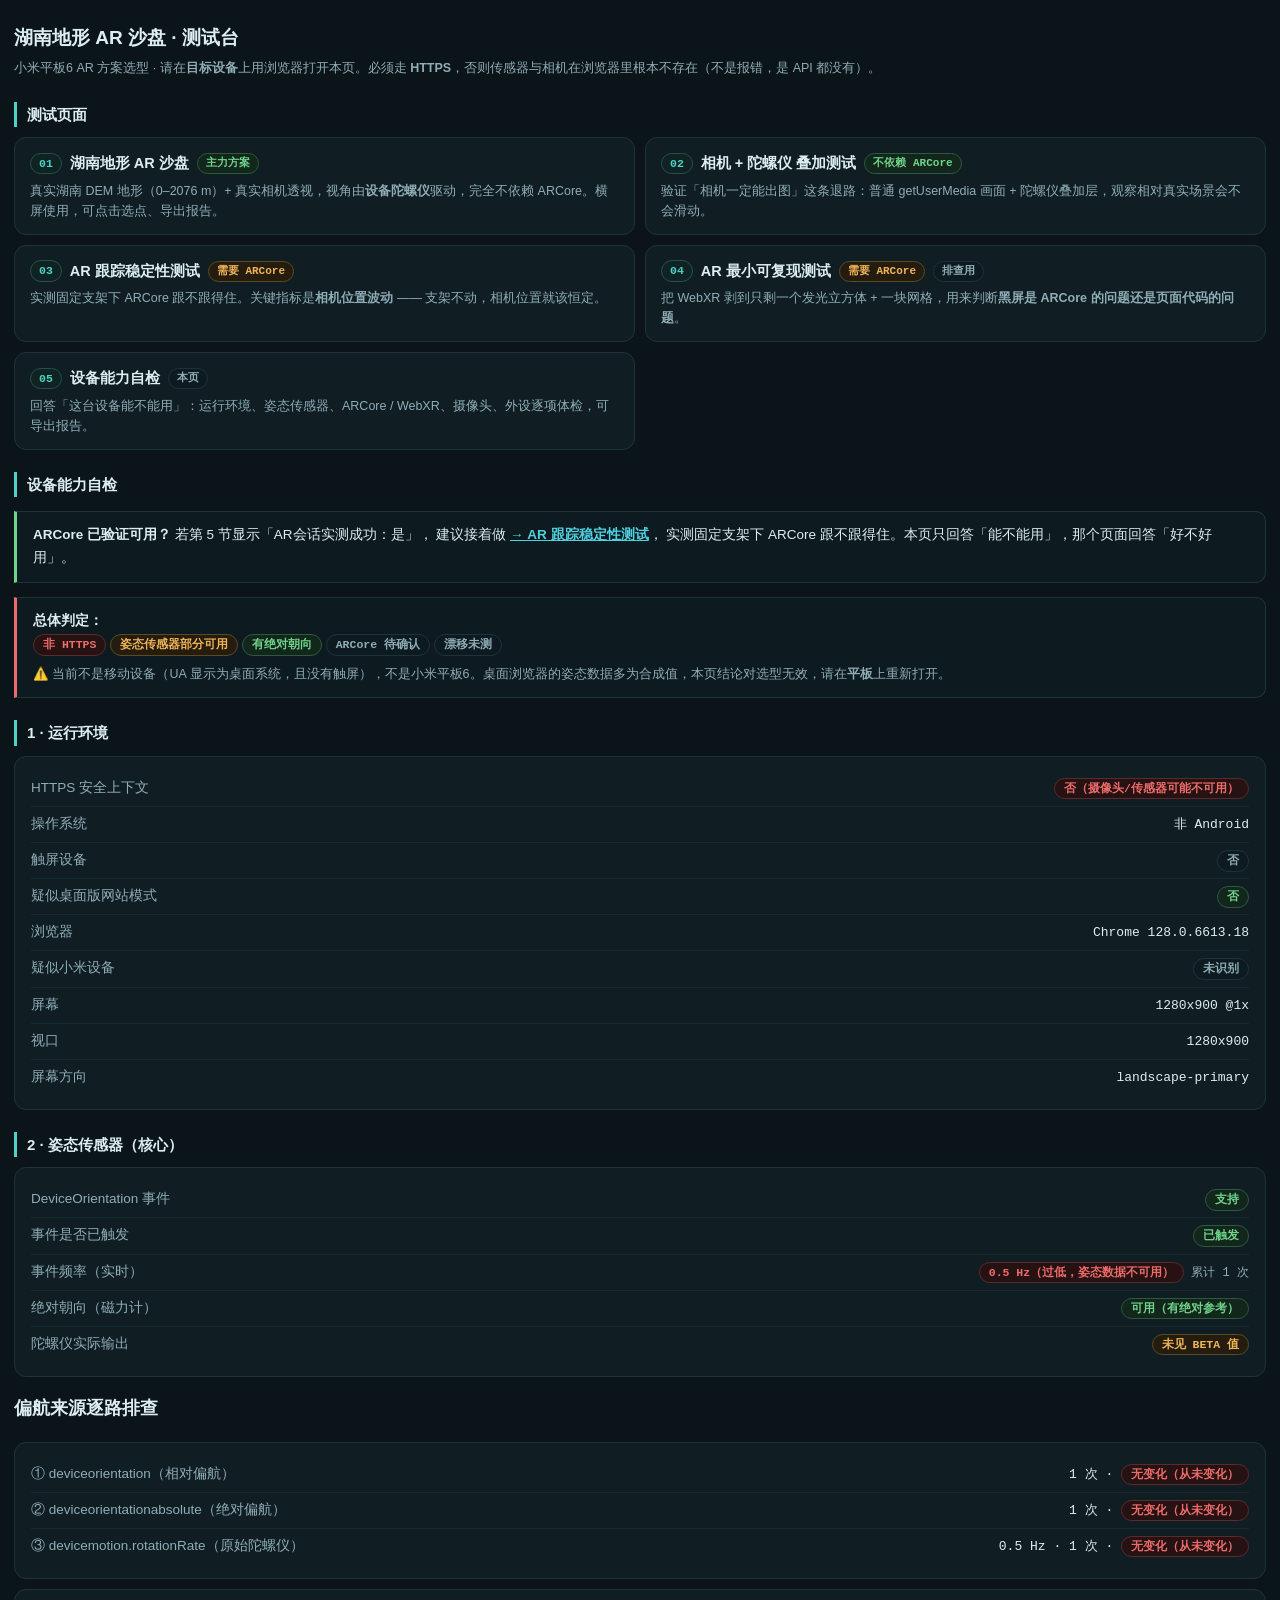
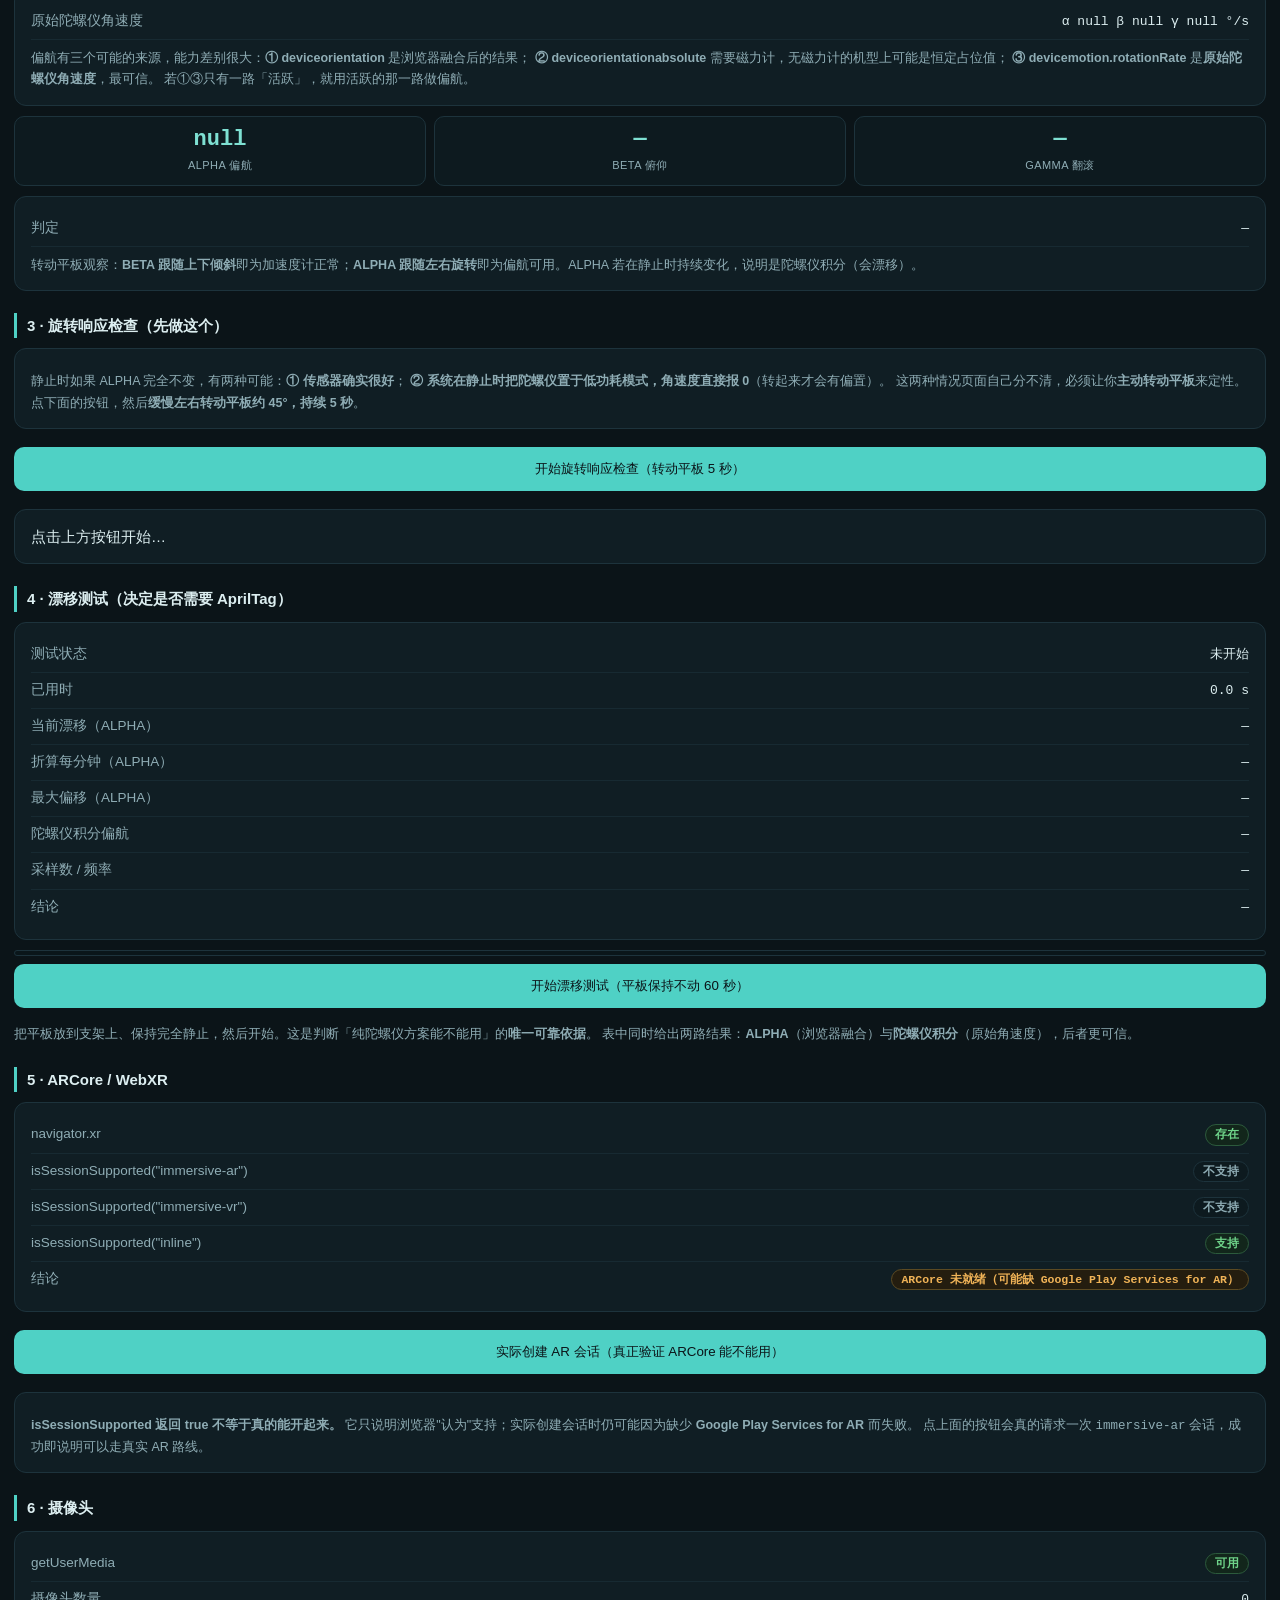
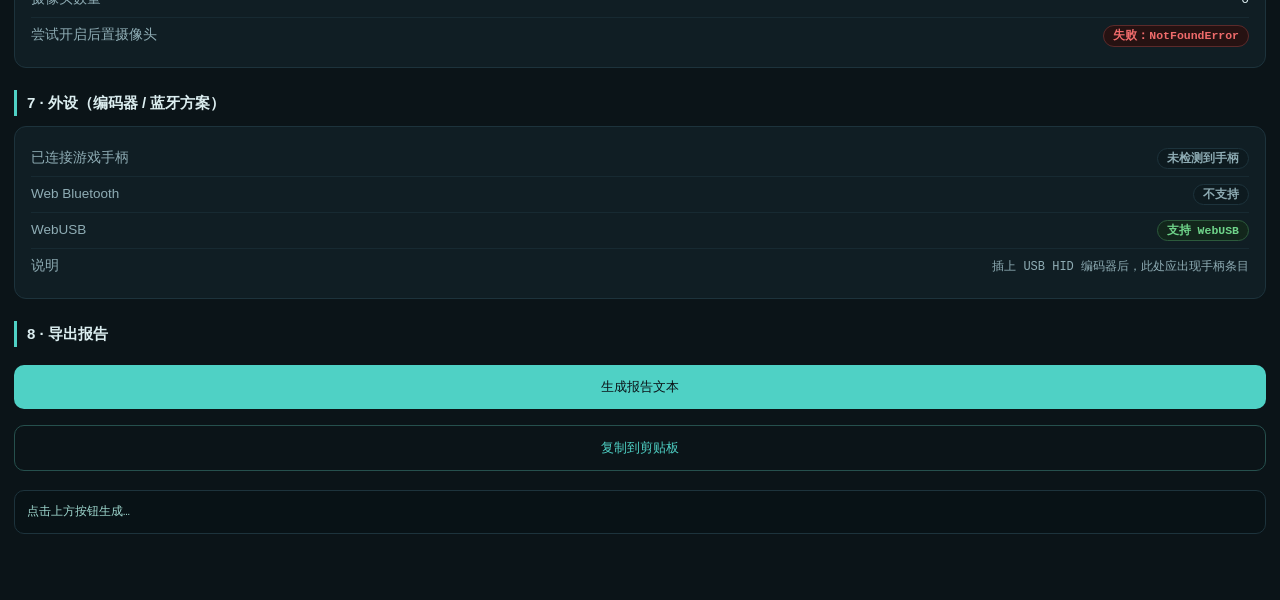
==== device-check/public/index.html @ 87c14bff "feat: complete ar sandtable exhibit, holo demo optimization, and android apk build workflow" ====
<!doctype html>
<html lang="zh-CN">
<head>
<meta charset="utf-8">
<meta name="viewport" content="width=device-width,initial-scale=1,viewport-fit=cover">
<meta name="color-scheme" content="dark">
<title>湖南地形 AR 沙盘 · 测试台</title>
<!-- 空 favicon：避免浏览器自动请求 /favicon.ico 产生 404，
     那条 404 会污染自动化回归里的「控制台零报错」判定。 -->
<link rel="icon" href="data:,">
<style>
  :root{
    --bg:#0b1418; --panel:#101e24; --panel2:#0d1a1f; --line:#1d333c;
    --ink:#dceef0; --dim:#8fadb5; --dim2:#6d8b93;
    --ok:#6fd48a; --warn:#f0b357; --bad:#ef6b6b; --info:#4fd1c5;
    --mono:ui-monospace,SFMono-Regular,Consolas,monospace;
  }
  *{box-sizing:border-box;-webkit-tap-highlight-color:transparent}
  body{margin:0;background:var(--bg);color:var(--ink);
    font:15px/1.7 -apple-system,BlinkMacSystemFont,"Segoe UI","PingFang SC","Microsoft YaHei",sans-serif;
    padding:16px 14px 60px;-webkit-text-size-adjust:100%}
  h1{font-size:19px;margin:6px 0 4px;font-weight:700}
  .sub{color:var(--dim);font-size:12.5px;margin:0 0 16px}
  h2{font-size:15px;margin:22px 0 10px;padding-left:10px;border-left:3px solid var(--info);font-weight:600}
  .card{background:var(--panel);border:1px solid var(--line);border-radius:12px;padding:14px 16px;margin:10px 0}
  .row{display:flex;justify-content:space-between;align-items:baseline;gap:10px;padding:6px 0;
    border-bottom:1px solid rgba(29,51,60,.6);font-size:13.5px}
  .row:last-child{border-bottom:none}
  .row .k{color:var(--dim);flex:0 0 auto}
  .row .v{font-family:var(--mono);font-size:13px;text-align:right;word-break:break-all}
  .badge{display:inline-block;font:600 11.5px/1 var(--mono);padding:4px 9px;border-radius:999px;border:1px solid;white-space:nowrap}
  .b-ok{color:var(--ok);border-color:#2c5a3c;background:#12261b}
  .b-warn{color:var(--warn);border-color:#5c4a22;background:#241d0f}
  .b-bad{color:var(--bad);border-color:#5c2a2a;background:#261212}
  .b-info{color:var(--info);border-color:#26504d;background:#0f2422}
  .b-idle{color:var(--dim);border-color:var(--line);background:var(--panel2)}
  .big{display:flex;gap:8px;margin:10px 0}
  .big > div{flex:1;background:var(--panel2);border:1px solid var(--line);border-radius:10px;padding:10px;text-align:center}
  .big .n{font:700 22px/1.15 var(--mono);color:#7ee0d2}
  .big .l{font-size:11px;color:var(--dim);margin-top:4px;letter-spacing:.04em}
  button{font:600 14px/1 inherit;color:#0b1418;background:var(--info);border:none;border-radius:10px;
    padding:13px 18px;width:100%;margin:8px 0;cursor:pointer}
  button.ghost{background:transparent;color:var(--info);border:1px solid #26504d}
  button:disabled{opacity:.45}
  .note{font-size:12.5px;color:var(--dim);margin:8px 0 0}
  .verdict{background:var(--panel2);border:1px solid var(--line);border-left:3px solid var(--info);
    border-radius:0 10px 10px 0;padding:12px 16px;margin:14px 0;font-size:13.5px}
  .verdict.ok{border-left-color:var(--ok)}
  .verdict.warn{border-left-color:var(--warn)}
  .verdict.bad{border-left-color:var(--bad)}
  pre{background:#081216;border:1px solid var(--line);border-radius:10px;padding:12px;overflow:auto;
    font:11.5px/1.6 var(--mono);color:#9fd8cf;max-height:320px;white-space:pre-wrap;word-break:break-all}
  .live{font-family:var(--mono);font-size:12.5px;color:#9fd8cf}
  .bar{height:6px;border-radius:3px;background:#0a161a;border:1px solid var(--line);overflow:hidden;margin-top:6px}
  .bar > i{display:block;height:100%;background:linear-gradient(90deg,#2f6d66,#4fd1c5);width:0%}

  /* ---------- 测试页面导航（本页是总入口） ---------- */
  .nav{display:grid;grid-template-columns:1fr;gap:10px;margin:0}
  @media(min-width:640px){.nav{grid-template-columns:1fr 1fr}}
  .navcard{display:block;text-decoration:none;color:inherit;background:var(--panel);
    border:1px solid var(--line);border-radius:12px;padding:13px 15px;
    transition:background .15s,border-color .15s}
  .navcard:hover,.navcard:active{background:var(--panel2);border-color:#26504d}
  .navcard .t{display:flex;align-items:center;gap:8px;flex-wrap:wrap;
    font-size:14.5px;font-weight:700;margin:0 0 5px}
  .navcard .t .n{font:700 11.5px/1 var(--mono);color:var(--info);
    border:1px solid #26504d;background:#0f2422;border-radius:999px;padding:4px 8px}
  .navcard .d{font-size:12.5px;color:var(--dim);line-height:1.6}
  .tag{font:600 11px/1 var(--mono);border-radius:999px;padding:4px 8px;border:1px solid;white-space:nowrap}
  .tag-main{color:var(--ok);border-color:#2c5a3c;background:#12261b}
  .tag-arcore{color:var(--warn);border-color:#5c4a22;background:#241d0f}
  .tag-debug{color:var(--dim);border-color:var(--line);background:var(--panel2)}
</style>
</head>
<body>

<h1>湖南地形 AR 沙盘 · 测试台</h1>
<p class="sub">小米平板6 AR 方案选型 · 请在<b>目标设备</b>上用浏览器打开本页。必须走 <b>HTTPS</b>，否则传感器与相机在浏览器里根本不存在（不是报错，是 API 都没有）。</p>

<h2>测试页面</h2>
<div class="nav">
  <a class="navcard" href="./ar-gyro-demo.html">
    <div class="t"><span class="n">01</span>湖南地形 AR 沙盘<span class="tag tag-main">主力方案</span></div>
    <div class="d">真实湖南 DEM 地形（0–2076 m）+ 真实相机透视，视角由<b>设备陀螺仪</b>驱动，完全不依赖 ARCore。横屏使用，可点击选点、导出报告。</div>
  </a>
  <a class="navcard" href="./ar-camera.html">
    <div class="t"><span class="n">02</span>相机 + 陀螺仪 叠加测试<span class="tag tag-main">不依赖 ARCore</span></div>
    <div class="d">验证「相机一定能出图」这条退路：普通 getUserMedia 画面 + 陀螺仪叠加层，观察相对真实场景会不会滑动。</div>
  </a>
  <a class="navcard" href="./ar.html">
    <div class="t"><span class="n">03</span>AR 跟踪稳定性测试<span class="tag tag-arcore">需要 ARCore</span></div>
    <div class="d">实测固定支架下 ARCore 跟不跟得住。关键指标是<b>相机位置波动</b> —— 支架不动，相机位置就该恒定。</div>
  </a>
  <a class="navcard" href="./ar-min.html">
    <div class="t"><span class="n">04</span>AR 最小可复现测试<span class="tag tag-arcore">需要 ARCore</span><span class="tag tag-debug">排查用</span></div>
    <div class="d">把 WebXR 剥到只剩一个发光立方体 + 一块网格，用来判断<b>黑屏是 ARCore 的问题还是页面代码的问题</b>。</div>
  </a>
  <a class="navcard" href="./index.html">
    <div class="t"><span class="n">05</span>设备能力自检<span class="tag tag-debug">本页</span></div>
    <div class="d">回答「这台设备能不能用」：运行环境、姿态传感器、ARCore / WebXR、摄像头、外设逐项体检，可导出报告。</div>
  </a>
</div>

<h2>设备能力自检</h2>
<div class="verdict ok" style="font-size:13.5px">
  <b>ARCore 已验证可用？</b> 若第 5 节显示「AR会话实测成功：是」，
  建议接着做 <a href="./ar.html" style="color:#4fd1e0;font-weight:700">→ AR 跟踪稳定性测试</a>，
  实测固定支架下 ARCore 跟不跟得住。本页只回答「能不能用」，那个页面回答「好不好用」。
</div>

<div id="overall" class="verdict">正在检测…</div>

<h2>1 · 运行环境</h2>
<div class="card" id="env"></div>

<h2>2 · 姿态传感器（核心）</h2>
<div class="card">
  <div class="row"><span class="k">DeviceOrientation 事件</span><span class="v" id="do-support">—</span></div>
  <div class="row"><span class="k">事件是否已触发</span><span class="v" id="do-fired">—</span></div>
  <div class="row"><span class="k">事件频率（实时）</span><span class="v" id="do-hz">—</span></div>
  <div class="row"><span class="k">绝对朝向（磁力计）</span><span class="v" id="do-absolute">—</span></div>
  <div class="row"><span class="k">陀螺仪实际输出</span><span class="v" id="gyro-real">—</span></div>
</div>

<h3>偏航来源逐路排查</h3>
<div class="card" id="src-table">—</div>
<div class="card">
  <div class="row"><span class="k">原始陀螺仪角速度</span><span class="v" id="mot-now">—</span></div>
  <div class="note">
    偏航有三个可能的来源，能力差别很大：<b>① deviceorientation</b> 是浏览器融合后的结果；
    <b>② deviceorientationabsolute</b> 需要磁力计，无磁力计的机型上可能是恒定占位值；
    <b>③ devicemotion.rotationRate</b> 是<b>原始陀螺仪角速度</b>，最可信。
    若①③只有一路「活跃」，就用活跃的那一路做偏航。
  </div>
</div>
<div class="big">
  <div><div class="n" id="v-alpha">—</div><div class="l">ALPHA 偏航</div></div>
  <div><div class="n" id="v-beta">—</div><div class="l">BETA 俯仰</div></div>
  <div><div class="n" id="v-gamma">—</div><div class="l">GAMMA 翻滚</div></div>
</div>
<div class="card">
  <div class="row"><span class="k">判定</span><span class="v" id="att-verdict">—</span></div>
  <div class="note">转动平板观察：<b>BETA 跟随上下倾斜</b>即为加速度计正常；<b>ALPHA 跟随左右旋转</b>即为偏航可用。ALPHA 若在静止时持续变化，说明是陀螺仪积分（会漂移）。</div>
</div>

<h2>3 · 旋转响应检查（先做这个）</h2>
<div class="card">
  <div class="note">
    静止时如果 ALPHA 完全不变，有两种可能：<b>① 传感器确实很好</b>；
    <b>② 系统在静止时把陀螺仪置于低功耗模式，角速度直接报 0</b>（转起来才会有偏置）。
    这两种情况页面自己分不清，必须让你<b>主动转动平板</b>来定性。
    点下面的按钮，然后<b>缓慢左右转动平板约 45°，持续 5 秒</b>。
  </div>
</div>
<button id="resp-start">开始旋转响应检查（转动平板 5 秒）</button>
<div class="card" id="resp-result">点击上方按钮开始…</div>

<h2>4 · 漂移测试（决定是否需要 AprilTag）</h2>
<div class="card">
  <div class="row"><span class="k">测试状态</span><span class="v" id="drift-state">未开始</span></div>
  <div class="row"><span class="k">已用时</span><span class="v" id="drift-time">0.0 s</span></div>
  <div class="row"><span class="k">当前漂移（ALPHA）</span><span class="v" id="drift-now">—</span></div>
  <div class="row"><span class="k">折算每分钟（ALPHA）</span><span class="v" id="drift-rate">—</span></div>
  <div class="row"><span class="k">最大偏移（ALPHA）</span><span class="v" id="drift-max">—</span></div>
  <div class="row"><span class="k">陀螺仪积分偏航</span><span class="v" id="gyro-yaw">—</span></div>
  <div class="row"><span class="k">采样数 / 频率</span><span class="v" id="drift-samples">—</span></div>
  <div class="row"><span class="k">结论</span><span class="v" id="drift-verdict">—</span></div>
</div>
<div class="bar"><i id="drift-bar"></i></div>
<button id="drift-start">开始漂移测试（平板保持不动 60 秒）</button>
<div class="note">
  把平板放到支架上、保持完全静止，然后开始。这是判断「纯陀螺仪方案能不能用」的<b>唯一可靠依据</b>。
  表中同时给出两路结果：<b>ALPHA</b>（浏览器融合）与<b>陀螺仪积分</b>（原始角速度），后者更可信。
</div>

<h2>5 · ARCore / WebXR</h2>
<div class="card" id="xr"></div>
<button id="ar-try">实际创建 AR 会话（真正验证 ARCore 能不能用）</button>
<div class="card" id="ar-result">
  <div class="note">
    <b>isSessionSupported 返回 true 不等于真的能开起来。</b>
    它只说明浏览器"认为"支持；实际创建会话时仍可能因为缺少
    <b>Google Play Services for AR</b> 而失败。
    点上面的按钮会真的请求一次 <code>immersive-ar</code> 会话，成功即说明可以走真实 AR 路线。
  </div>
</div>

<h2>6 · 摄像头</h2>
<div class="card" id="cam"></div>

<h2>7 · 外设（编码器 / 蓝牙方案）</h2>
<div class="card" id="periph"></div>

<h2>8 · 导出报告</h2>
<button id="export">生成报告文本</button>
<button class="ghost" id="copy">复制到剪贴板</button>
<pre id="report">点击上方按钮生成…</pre>

<script>
const $ = id => document.getElementById(id);
const R = {};

function badge(text, kind) {
  return '<span class="badge b-' + kind + '">' + text + '</span>';
}
function row(k, v) {
  return '<div class="row"><span class="k">' + k + '</span><span class="v">' + v + '</span></div>';
}

/* ---------- 1. 环境 ---------- */
const ua = navigator.userAgent;
R.https = location.protocol === 'https:' || location.hostname === 'localhost' || location.hostname === '127.0.0.1';
R.ua = ua;
R.screen = screen.width + 'x' + screen.height + ' @' + window.devicePixelRatio + 'x';
R.viewport = innerWidth + 'x' + innerHeight;

const isXiaomi = /xiaomi|redmi|mi pad|23043rp/i.test(ua);
const isAndroid = /android/i.test(ua);
const androidVer = (ua.match(/Android\s+([\d.]+)/i) || [])[1] || '未知';
const chromeVer = (ua.match(/Chrome\/([\d.]+)/i) || [])[1] || '未知';

/* 平板在 Chrome 里开「桌面版网站」后，UA 会变成 X11; Linux x86_64，
   但触屏、传感器、ARCore 全都还在。
   只看 UA 会把真机误判成「桌面设备」——必须结合触屏能力判断。 */
const isTouchDevice = (navigator.maxTouchPoints || 0) > 1;
const likelyDesktopSiteMode = !isAndroid && isTouchDevice;
const isMobileLike = isAndroid || isTouchDevice;

/* 很多国产浏览器会把 Chrome/xxx 写进 UA（那只是内核版本），
   内核相同不代表能力相同。必须按品牌特征串识别真实浏览器，
   否则会把「小米浏览器」误报成「Chrome」，让排查方向完全跑偏。 */
function detectBrowser(s) {
  const table = [
    [/MiuiBrowser\/([\d.]+)/i,           '小米浏览器 MIUI Browser', true],
    [/HuaweiBrowser\/([\d.]+)/i,         '华为浏览器', true],
    [/HeyTapBrowser\/([\d.]+)/i,         'OPPO 浏览器', true],
    [/VivoBrowser\/([\d.]+)/i,           'vivo 浏览器', true],
    [/Quark\/([\d.]+)/i,                 '夸克浏览器', true],
    [/UCBrowser\/([\d.]+)/i,             'UC 浏览器', true],
    [/QQBrowser\/([\d.]+)/i,             'QQ 浏览器', true],
    [/SogouMobileBrowser\/([\d.]+)/i,    '搜狗浏览器', true],
    [/baidubrowser\/([\d.]+)/i,          '百度浏览器', true],
    [/Edg(?:e|A|iOS)?\/([\d.]+)/i,       'Edge', false],
    [/Firefox\/([\d.]+)/i,               'Firefox', false],
    [/CriOS\/([\d.]+)/i,                 'Chrome (iOS)', false],
    [/Chrome\/([\d.]+)/i,                'Chrome', false],
  ];
  for (const t of table) {
    const m = s.match(t[0]);
    if (m) return { name: t[1], version: m[1] || '', domestic: t[2] };
  }
  return { name: '未知', version: '', domestic: false };
}
const browser = detectBrowser(ua);
/* 只有真正的 Chrome 才在设备能力上有保障 */
const browserOk = browser.name === 'Chrome' || browser.name === 'Edge';

$('env').innerHTML =
  row('HTTPS 安全上下文', R.https ? badge('是', 'ok') : badge('否（摄像头/传感器可能不可用）', 'bad')) +
  row('操作系统', isAndroid ? 'Android ' + androidVer : '非 Android') +
  row('触屏设备', isTouchDevice ? badge('是（' + (navigator.maxTouchPoints || 0) + ' 点）', 'ok') : badge('否', 'idle')) +
  row('疑似桌面版网站模式', likelyDesktopSiteMode
    ? badge('是 —— UA 是桌面系统但设备有触屏。传感器可用，但视口/像素比会变，建议关掉「桌面版网站」', 'warn')
    : badge('否', 'ok')) +
  row('浏览器', browser.name + (browser.version ? ' ' + browser.version : '') +
    (browserOk ? '' : ' ' + badge(browser.domestic ? '国产内核，设备能力常被裁剪' : '建议用 Chrome', 'warn'))) +
  row('疑似小米设备', isXiaomi ? badge('是', 'ok') : badge('未识别', 'idle')) +
  row('屏幕', R.screen) +
  row('视口', R.viewport) +
  row('屏幕方向', (screen.orientation && screen.orientation.type) || '未知');

/* ---------- 2. 姿态传感器 ---------- */
let lastOrient = null, absoluteSeen = false, relativeSeen = false, doFired = false;
let alphaSamples = [], betaSeen = false, gammaSeen = false;
let evTimes = [];          // 最近事件的到达时间戳，用于实时频率
let evTotal = 0;           // 累计事件数
let evAlphaNonNull = 0;    // 其中 alpha 非 null 的次数

/* 两个 deviceorientation 事件源必须分开记录。
   它们都会写 lastOrient，如果让「绝对源」覆盖「相对源」，
   在无磁力计的机型上（绝对源可能是个恒定占位值）就会把
   真正在变化的相对源盖掉 —— 表现为「ALPHA 全程不动」的假象。 */
let relOrient = null, absOrient = null;
let relTotal = 0, absTotal = 0;

/* devicemotion 提供的是原始陀螺仪角速度（deg/s），
   完全绕过浏览器的姿态融合，是最直接、最可信的偏航来源。 */
let lastMotion = null, motionSeen = false, motTotal = 0;
let motTimes = [];
let relChangedAt = 0, absChangedAt = 0, motChangedAt = 0;
let relLastVal = null, absLastVal = null;

const hasDOE = typeof DeviceOrientationEvent !== 'undefined';
const hasDME = typeof DeviceMotionEvent !== 'undefined';
$('do-support').innerHTML = hasDOE ? badge('支持', 'ok') : badge('不支持', 'bad');

/* 实时事件频率：真实设备通常 30~60 Hz；明显偏低说明浏览器没在推传感器数据 */
function currentHz() {
  const now = performance.now();
  while (evTimes.length && now - evTimes[0] > 2000) evTimes.shift();
  return evTimes.length / 2;
}
function motionHz() {
  const now = performance.now();
  while (motTimes.length && now - motTimes[0] > 2000) motTimes.shift();
  return motTimes.length / 2;
}

/* 最近一次数值变化距今多久 —— 用来判断某个通道是不是「死」的 */
function ago(ts) { return ts ? ((performance.now() - ts) / 1000).toFixed(1) + ' s 前' : '从未变化'; }
function liveBadge(ts) {
  const sec = ts ? (performance.now() - ts) / 1000 : Infinity;
  if (sec < 2) return badge('活跃', 'ok');
  if (sec < 10) return badge(ago(ts), 'warn');
  return badge('无变化（' + ago(ts) + '）', 'bad');
}

setInterval(() => {
  if (!doFired) { $('do-hz').innerHTML = badge('无事件', 'bad'); return; }
  const hz = currentHz();
  const kind = hz >= 20 ? 'ok' : (hz >= 5 ? 'warn' : 'bad');
  const tip = hz >= 20 ? '' : (hz >= 5 ? '（偏低）' : '（过低，姿态数据不可用）');
  $('do-hz').innerHTML = badge(hz.toFixed(1) + ' Hz' + tip, kind) +
    '<span style="color:#8fadb5;font-size:12px"> 累计 ' + evTotal + ' 次</span>';

  /* 三条通道各自是否活跃 —— 这是区分「哪个源是活的」的关键 */
  if ($('src-table')) {
    $('src-table').innerHTML =
      row('① deviceorientation（相对偏航）', relTotal + ' 次 · ' + liveBadge(relChangedAt)) +
      row('② deviceorientationabsolute（绝对偏航）', absTotal + ' 次 · ' + liveBadge(absChangedAt)) +
      row('③ devicemotion.rotationRate（原始陀螺仪）',
        (hasDME ? (motionHz().toFixed(1) + ' Hz · ' + motTotal + ' 次 · ' + liveBadge(motChangedAt))
                : badge('本浏览器不支持', 'bad')));
  }
  if ($('mot-now') && lastMotion && lastMotion.rotationRate) {
    const rr = lastMotion.rotationRate;
    const f = v => (v === null || v === undefined) ? 'null' : v.toFixed(2);
    $('mot-now').textContent = 'α ' + f(rr.alpha) + '  β ' + f(rr.beta) + '  γ ' + f(rr.gamma) + '  °/s';
  }
}, 500);

function onOrient(e) {          /* deviceorientation —— 相对源，作为主用源 */
  doFired = true;
  relOrient = e;
  relTotal++;
  if (e.alpha !== null && e.alpha !== undefined) {
    if (relLastVal === null || Math.abs(e.alpha - relLastVal) > 0.005) relChangedAt = performance.now();
    relLastVal = e.alpha;
  }
  if (e.absolute === true) absoluteSeen = true;
  lastOrient = e;               /* 相对源优先 */
  evTotal++;
  evTimes.push(performance.now());
  if (e.alpha !== null && e.alpha !== undefined) {
    evAlphaNonNull++;
    alphaSamples.push(e.alpha);
    if (alphaSamples.length > 240) alphaSamples.shift();
    $('v-alpha').textContent = e.alpha.toFixed(2) + '°';
    /* 漂移测试期间记录原始 ALPHA 的极值 —— 用于识别「传感器输出恒定」 */
    if (driftTimer) {
      if (e.alpha < driftAMin) driftAMin = e.alpha;
      if (e.alpha > driftAMax) driftAMax = e.alpha;
      driftN++;
    }
  } else {
    $('v-alpha').textContent = 'null';
  }
  if (e.beta !== null && e.beta !== undefined) { betaSeen = true; $('v-beta').textContent = e.beta.toFixed(2) + '°'; }
  if (e.gamma !== null && e.gamma !== undefined) { gammaSeen = true; $('v-gamma').textContent = e.gamma.toFixed(2) + '°'; }
  if (respActive) respRecord(e, null);
  updateSensorVerdict();
}
function onOrientAbs(e) {
  /* 只记录，绝不覆盖 lastOrient —— 见上面注释 */
  absoluteSeen = true;
  absOrient = e;
  absTotal++;
  if (e.alpha !== null && e.alpha !== undefined) {
    if (absLastVal === null || Math.abs(e.alpha - absLastVal) > 0.005) absChangedAt = performance.now();
    absLastVal = e.alpha;
  }
}

/* 漂移测试期间对原始陀螺仪做积分。变量在此声明，
   保证 onMotion 首次触发时它们已初始化（脚本同步跑完才会派发事件）。 */
let gyroT0 = 0, gyroLastT = 0, gyroYaw = 0, gyroN = 0, gyroRateSum = 0, gyroRatePeak = 0;

function onMotion(e) {
  motionSeen = true;
  lastMotion = e;
  motTotal++;
  motTimes.push(performance.now());
  const rr = e.rotationRate;
  if (rr && rr.alpha !== null && rr.alpha !== undefined) {
    if (Math.abs(rr.alpha) > 0.02) motChangedAt = performance.now();
    /* 漂移测试期间积分原始陀螺仪 —— 这是最可信的偏航漂移来源 */
    if (driftTimer) {
      const dt = (performance.now() - gyroT0) / 1000;
      const step = performance.now() - gyroLastT;
      gyroLastT = performance.now();
      if (step > 0 && step < 500) gyroYaw += rr.alpha * (step / 1000);
      gyroN++;
      gyroRateSum += rr.alpha;
      if (Math.abs(rr.alpha) > Math.abs(gyroRatePeak)) gyroRatePeak = rr.alpha;
      void dt;
    }
  }
  if (respActive) respRecord(null, rr);
}

function updateSensorVerdict() {
  $('do-fired').innerHTML = doFired ? badge('已触发', 'ok') : badge('未触发', 'warn');
  const compass = (lastOrient && lastOrient.webkitCompassHeading !== undefined && lastOrient.webkitCompassHeading !== null);
  if (absoluteSeen || compass) {
    $('do-absolute').innerHTML = badge('可用（有绝对参考）', 'ok');
  } else if (doFired) {
    $('do-absolute').innerHTML = badge('不可用（仅相对）', 'warn');
  } else {
    $('do-absolute').innerHTML = badge('待定', 'idle');
  }
  if (betaSeen) {
    $('gyro-real').innerHTML = badge('加速度计正常（BETA 有值）', 'ok');
  } else if (doFired) {
    $('gyro-real').innerHTML = badge('未见 BETA 值', 'warn');
  }
  let v = '—';
  if (doFired && betaSeen) v = badge('俯仰可用；偏航需看漂移测试', 'info');
  else if (!doFired) v = badge('传感器未响应', 'bad');
  $('att-verdict').innerHTML = v;
}

if (hasDOE) {
  window.addEventListener('deviceorientationabsolute', onOrientAbs, true);
  window.addEventListener('deviceorientation', onOrient, true);
}
/* devicemotion 提供原始陀螺仪角速度，是比融合后的 alpha 更可信的偏航来源 */
if (hasDME) {
  window.addEventListener('devicemotion', onMotion, true);
}
/* iOS 需要手势授权（两个事件各自独立授权） */
const needPerm = (hasDOE && typeof DeviceOrientationEvent.requestPermission === 'function')
              || (hasDME && typeof DeviceMotionEvent !== 'undefined'
                  && typeof DeviceMotionEvent.requestPermission === 'function');

async function requestSensorPermission() {
  const out = [];
  if (hasDOE && typeof DeviceOrientationEvent.requestPermission === 'function') {
    try { out.push('orientation: ' + await DeviceOrientationEvent.requestPermission()); }
    catch (e) { out.push('orientation 失败: ' + e.message); }
  }
  if (hasDME && typeof DeviceMotionEvent !== 'undefined'
      && typeof DeviceMotionEvent.requestPermission === 'function') {
    try { out.push('motion: ' + await DeviceMotionEvent.requestPermission()); }
    catch (e) { out.push('motion 失败: ' + e.message); }
  }
  return out;
}

/* ---------- 3. 漂移测试 ---------- */
let driftT0 = 0, driftA0 = null, driftTimer = null, driftMax = 0, driftNet = 0;
let driftAMin = Infinity, driftAMax = -Infinity, driftN = 0;
let driftHidden = false;   // 测试期间页面是否进过后台

/* 页面进后台时浏览器会停发传感器事件，测试必须作废 */
document.addEventListener('visibilitychange', () => {
  if (document.hidden && driftTimer) driftHidden = true;
});

function angDiff(a, b) {
  let d = a - b;
  while (d > 180) d -= 360;
  while (d < -180) d += 360;
  return d;
}

/* 判定阈值：要把贴合误差压到 5 px 内需要 0.25° 角分辨率
   （65° HFOV / 1280 px ⇒ 1° ≈ 19.7 px），所以：
   < 0.3°/min  → 一分钟内累计误差仍 < 0.3°，纯传感器可用
   0.3~2       → 需滤波 + 定期重标定
   > 2         → 偏航不可用，必须上 AprilTag 或编码器 */
function driftVerdict() {
  const hasAlpha = R.driftRate !== null && R.driftRate !== undefined;
  const hasGyro = R.gyroDriftRate !== null && R.gyroDriftRate !== undefined;
  if (!hasAlpha && !hasGyro) {
    return badge('样本不足，请完整跑满 60 秒', 'warn');
  }
  if (R.driftHidden) {
    return badge('测试期间页面进入过后台，浏览器会停发传感器事件 → 本次结果无效，请保持页面在前台重测', 'bad');
  }
  if (R.driftLowRate && R.gyroHz !== null && R.gyroHz < 5) {
    return badge('姿态与运动事件频率都低于 5 Hz，浏览器基本没在推送传感器数据 → ' +
                 '本次结果不可用，请换 Chrome 重测', 'bad');
  }

  const out = [];

  /* ---- 第①路：ALPHA（浏览器融合后的偏航） ---- */
  if (!hasAlpha) {
    out.push(badge('ALPHA：无数据', 'idle'));
  } else if (R.driftFrozen) {
    out.push(badge('ALPHA：60 秒内全程不变（范围 ' + R.driftAlphaRange + '°），这一路不可用', 'bad'));
  } else if (R.driftSuspect) {
    out.push(badge('ALPHA：最大偏移 ' + R.driftMax + '°，中途可能被移动过', 'bad'));
  } else {
    const r = Math.abs(R.driftRate);
    out.push(badge('ALPHA 漂移 ' + r.toFixed(2) + ' °/min', r < 0.3 ? 'ok' : (r < 2 ? 'warn' : 'bad')));
  }

  /* ---- 第②路：原始陀螺仪积分（更可信） ---- */
  if (!hasGyro) {
    out.push(badge('陀螺仪积分：无数据', 'idle'));
  } else if (R.gyroFlat) {
    out.push(badge('陀螺仪角速度全程≈0（峰值 ' + R.gyroRatePeak + ' °/s），静止时属正常', 'idle'));
  } else {
    const g = Math.abs(R.gyroDriftRate);
    out.push(badge('陀螺仪积分漂移 ' + g.toFixed(2) + ' °/min', g < 0.3 ? 'ok' : (g < 2 ? 'warn' : 'bad')));
  }

  /* ---- 给出该用哪一路 ---- */
  let tail = '';
  if (R.driftFrozen && hasGyro && !R.gyroFlat) {
    tail = '<div style="margin-top:6px">→ 建议：<b>改用陀螺仪积分做偏航</b>，不要依赖 ALPHA。</div>';
  } else if (R.driftFrozen) {
    tail = '<div style="margin-top:6px">→ ALPHA 在静止时不变，这本身<b>可能正常</b>' +
           '（系统在静止时把陀螺仪置于低功耗模式，角速度直接报 0）。' +
           '请先做<b>第 3 节旋转响应检查</b>：转动平板时若 ALPHA 有响应，说明传感器没问题，' +
           '这次零漂移是可信的；若毫无响应，才说明该浏览器没提供真实偏航数据。</div>';
  }
  return out.join(' ') + tail;
}

function startDrift() {
  const alphaOk = lastOrient && lastOrient.alpha !== null && lastOrient.alpha !== undefined;
  const gyroOk = motionSeen;
  if (!alphaOk && !gyroOk) {
    $('drift-state').textContent = '无法开始：既没有 ALPHA，也没有原始陀螺仪数据（浏览器没在推传感器事件）';
    return;
  }
  /* 频率过低时先拦下来，别浪费 60 秒跑一个注定无用的测试 */
  const hz = currentHz();
  if (hz < 1 && motionHz() < 1) {
    $('drift-state').textContent = '无法开始：姿态与运动事件频率都接近 0，传感器没有在推数据。请换用 Chrome 打开本页。';
    return;
  }
  driftT0 = performance.now();
  driftA0 = alphaOk ? lastOrient.alpha : null;
  driftMax = 0;
  driftNet = 0;
  driftAMin = Infinity;
  driftAMax = -Infinity;
  driftN = 0;
  driftHidden = false;
  /* 原始陀螺仪积分状态 */
  gyroT0 = performance.now();
  gyroLastT = gyroT0;
  gyroYaw = 0;
  gyroN = 0;
  gyroRateSum = 0;
  gyroRatePeak = 0;
  R.driftRate = null;
  R.driftMax = undefined;
  R.driftSuspect = undefined;
  R.driftFrozen = undefined;
  R.driftLowRate = undefined;
  R.driftHidden = undefined;
  R.gyroDriftRate = null;
  $('drift-start').textContent = '停止测试';
  $('drift-state').textContent = '进行中…';
  $('drift-verdict').innerHTML = '—';
  driftTimer = setInterval(() => {
    const t = (performance.now() - driftT0) / 1000;
    /* 采样数/频率先于数据判断，便于一眼看出浏览器有没有在推数据 */
    const hzNow = t > 0 ? driftN / t : 0;
    const gHz = t > 0 ? gyroN / t : 0;
    $('drift-samples').innerHTML = driftN + ' 次 · ' + hzNow.toFixed(1) + ' Hz' +
      (hzNow < 5 ? ' ' + badge('过低', 'bad') : (hzNow < 20 ? ' ' + badge('偏低', 'warn') : '')) +
      '<br><span style="color:#8fadb5;font-size:12px">陀螺仪 ' + gyroN + ' 次 · ' +
      gHz.toFixed(1) + ' Hz</span>';
    /* 陀螺仪积分结果实时显示 */
    $('gyro-yaw').textContent = gyroN
      ? gyroYaw.toFixed(2) + '°  (' + (t > 2 ? (gyroYaw / t * 60).toFixed(2) : '—') + ' °/min)'
      : '无数据';
    if (!alphaOk) { if (t >= 60) stopDrift(true); return; }
    if (!lastOrient || lastOrient.alpha === null) return;
    const d = angDiff(lastOrient.alpha, driftA0);
    driftNet = d;
    driftMax = Math.max(driftMax, Math.abs(d));
    $('drift-time').textContent = t.toFixed(1) + ' s';
    $('drift-now').textContent = d.toFixed(2) + '°';
    $('drift-max').textContent = driftMax.toFixed(2) + '°';
    $('drift-rate').textContent = t > 2 ? (d / t * 60).toFixed(2) + ' °/min' : '—';
    $('drift-bar').style.width = Math.min(100, t / 60 * 100) + '%';
    if (t >= 60) stopDrift(true);
  }, 100);
}

function stopDrift(done) {
  if (!driftTimer) return;
  clearInterval(driftTimer);
  driftTimer = null;
  const t = (performance.now() - driftT0) / 1000;
  $('drift-start').textContent = '重新测试';
  $('drift-state').textContent = done ? '已完成（60 秒）' : '已提前停止（仅 ' + t.toFixed(1) + ' 秒）';
  R.driftSeconds = Number(t.toFixed(1));
  R.driftNet = Number(driftNet.toFixed(2));
  R.driftMax = Number(driftMax.toFixed(2));
  R.driftRate = t > 2 ? Number((driftNet / t * 60).toFixed(3)) : null;
  /* 原始 ALPHA 在整个测试中的变化范围。真实 MEMS 陀螺仪必然有 LSB 噪声，
     范围恒为 0 说明 ALPHA 这一路读数没有在变 —— 但注意这不等于「传感器是假的」，
     静止时系统可能把陀螺仪置于低功耗模式，速率直接报 0。必须配合「旋转响应检查」定性。 */
  R.driftAlphaRange = driftN === 0 ? null
    : Number((driftAMax - driftAMin).toFixed(4));
  R.driftSamples = driftN;
  /* 测试期间实际的事件频率。真实设备 30~60 Hz；若只有个位数，
     说明浏览器根本没在推送传感器数据，测出来的「零漂移」毫无意义。 */
  R.driftHz = t > 0 ? Number((driftN / t).toFixed(2)) : null;
  R.driftLowRate = R.driftHz !== null && R.driftHz < 5;
  R.driftHidden = driftHidden;
  R.driftFrozen = driftN > 0 && R.driftAlphaRange < 0.01;
  /* 静止时若出现大偏移，多半是中途碰过平板 —— 结果不可信 */
  R.driftSuspect = driftMax > 5;

  /* ---- 原始陀螺仪积分结果（比融合后的 alpha 更可信） ---- */
  R.gyroSamples = gyroN;
  R.gyroHz = t > 0 ? Number((gyroN / t).toFixed(2)) : null;
  R.gyroDriftRate = gyroN > 0 && t > 2 ? Number((gyroYaw / t * 60).toFixed(3)) : null;
  R.gyroYaw = gyroN > 0 ? Number(gyroYaw.toFixed(3)) : null;
  R.gyroRateMean = gyroN > 0 ? Number((gyroRateSum / gyroN).toFixed(4)) : null;
  R.gyroRatePeak = Number(gyroRatePeak.toFixed(4));
  /* 整段测试里角速度最大值仍接近 0 —— 静止时应如此，
     但也可能是陀螺仪根本没输出，靠「旋转响应检查」区分 */
  R.gyroFlat = gyroN > 0 && Math.abs(gyroRatePeak) < 0.05;

  R.driftDone = !!done;
  $('drift-verdict').innerHTML = driftVerdict();
  updateOverall();
}

/* ---------- 3b. 旋转响应检查 ----------
   静止时「零漂移」有两种成因，必须区分：
     ① 传感器确实很好（真零漂移）
     ② 系统在静止时把陀螺仪置于低功耗模式，角速度直接报 0（假零漂移，一转起来就有偏置）
   让用户主动左右转动平板，看哪个通道有响应即可定性。 */
let respActive = false, respT0 = 0, respTimer = null;
let respAlphaMin = Infinity, respAlphaMax = -Infinity;
let respBetaMin = Infinity, respBetaMax = -Infinity;
let respRateMin = Infinity, respRateMax = -Infinity;
let respN = 0;

function respRecord(e, rr) {
  respN++;
  if (e) {
    if (e.alpha !== null && e.alpha !== undefined) {
      if (e.alpha < respAlphaMin) respAlphaMin = e.alpha;
      if (e.alpha > respAlphaMax) respAlphaMax = e.alpha;
    }
    if (e.beta !== null && e.beta !== undefined) {
      if (e.beta < respBetaMin) respBetaMin = e.beta;
      if (e.beta > respBetaMax) respBetaMax = e.beta;
    }
  }
  if (rr && rr.alpha !== null && rr.alpha !== undefined) {
    if (rr.alpha < respRateMin) respRateMin = rr.alpha;
    if (rr.alpha > respRateMax) respRateMax = rr.alpha;
  }
}

function startRespCheck() {
  respActive = true;
  respT0 = performance.now();
  respAlphaMin = Infinity; respAlphaMax = -Infinity;
  respBetaMin = Infinity; respBetaMax = -Infinity;
  respRateMin = Infinity; respRateMax = -Infinity;
  respN = 0;
  $('resp-start').textContent = '正在检测…（请左右转动平板）';
  $('resp-start').disabled = true;
  $('resp-result').innerHTML = '请缓慢左右转动平板，幅度约 45°，持续 5 秒…';
  respTimer = setInterval(() => {
    const t = (performance.now() - respT0) / 1000;
    $('resp-result').innerHTML = '检测中… ' + t.toFixed(1) + ' s / 5 s（样本 ' + respN + '）';
    if (t >= 5) stopRespCheck();
  }, 200);
}

function stopRespCheck() {
  if (!respTimer) return;
  clearInterval(respTimer);
  respTimer = null;
  respActive = false;
  $('resp-start').disabled = false;
  $('resp-start').textContent = '重新做旋转响应检查';

  const aRange = respAlphaMax > respAlphaMin ? Number((respAlphaMax - respAlphaMin).toFixed(3)) : 0;
  const bRange = respBetaMax > respBetaMin ? Number((respBetaMax - respBetaMin).toFixed(3)) : 0;
  const rRange = respRateMax > respRateMin ? Number((respRateMax - respRateMin).toFixed(3)) : 0;
  const rPeak = Number(Math.max(Math.abs(respRateMin === Infinity ? 0 : respRateMin),
                                Math.abs(respRateMax === -Infinity ? 0 : respRateMax)).toFixed(3));

  R.respAlphaRange = aRange;
  R.respBetaRange = bRange;
  R.respRatePeak = rPeak;
  R.respSamples = respN;
  R.respAlphaResponsive = aRange > 1;
  R.respGyroResponsive = rPeak > 5;

  let html = '';
  html += row('样本数', String(respN));
  html += row('ALPHA 变化范围', aRange + '°  ' +
    (R.respAlphaResponsive ? badge('有响应', 'ok') : badge('无响应', 'bad')));
  html += row('BETA 变化范围', bRange + '°  ' +
    (bRange > 1 ? badge('有响应', 'ok') : badge('无响应', 'bad')));
  html += row('陀螺仪角速度峰值', rPeak + ' °/s  ' +
    (R.respGyroResponsive ? badge('有响应', 'ok') : badge('无响应', 'bad')));

  if (R.respAlphaResponsive && R.respGyroResponsive) {
    html += row('结论', badge('传感器正常。静止时的零漂移是可信的，可以直接跑漂移测试。', 'ok'));
  } else if (R.respGyroResponsive && !R.respAlphaResponsive) {
    html += row('结论', badge('陀螺仪正常，但浏览器没提供可用的 ALPHA 偏航。' +
      '→ 改用陀螺仪积分做偏航，不要依赖 ALPHA。', 'warn'));
  } else if (!R.respGyroResponsive && !R.respAlphaResponsive) {
    html += row('结论', badge('转动平板时两个通道都毫无反应 —— 该浏览器没有提供真实传感器数据。' +
      '请换 Chrome 重试。', 'bad'));
  } else {
    html += row('结论', badge('ALPHA 有响应但陀螺仪角速度接近 0，' +
      '可能是浏览器只做了姿态融合、没有暴露原始陀螺仪。漂移测试仍可用，但精度打折。', 'warn'));
  }
  $('resp-result').innerHTML = html;
  updateOverall();
}

$('resp-start').addEventListener('click', async () => {
  if (respTimer) return;
  if (needPerm) {
    const res = await requestSensorPermission();
    if (res.some(s => s.includes('denied'))) {
      $('resp-result').textContent = '权限被拒绝：' + res.join(' / ');
      return;
    }
  }
  startRespCheck();
});

$('drift-start').addEventListener('click', async () => {
  if (driftTimer) { stopDrift(false); return; }   // 测试中 → 中途停止
  if (needPerm) {
    const res = await requestSensorPermission();
    if (res.some(s => s.includes('denied'))) {
      $('drift-state').textContent = '权限被拒绝：' + res.join(' / ');
      return;
    }
  }
  startDrift();
});

/* ---------- 4. WebXR / ARCore ---------- */
(async () => {
  let html = '';
  R.xrPresent = !!navigator.xr;
  if (!navigator.xr) {
    html += row('navigator.xr', badge('不存在', 'bad'));
    html += row('结论', badge('WebXR 不可用 → 走传感器/编码器方案', 'warn'));
  } else {
    html += row('navigator.xr', badge('存在', 'ok'));
    for (const mode of ['immersive-ar', 'immersive-vr', 'inline']) {
      try {
        const ok = await navigator.xr.isSessionSupported(mode);
        html += row('isSessionSupported("' + mode + '")', ok ? badge('支持', 'ok') : badge('不支持', 'idle'));
        if (mode === 'immersive-ar') R.arSupported = ok;
      } catch (e) {
        /* 查询本身抛错（例如权限策略拦截）—— 与「不支持」是两回事，必须区分 */
        html += row('isSessionSupported("' + mode + '")',
          badge('查询失败：' + (e.name || e.message || '未知'), 'warn'));
        if (mode === 'immersive-ar') R.xrError = String(e.name || e.message || e);
      }
    }
    if (R.arSupported) {
      html += row('结论', badge('ARCore 可用 → WebXR 方案可行', 'ok'));
    } else {
      html += row('结论', badge('ARCore 未就绪（可能缺 Google Play Services for AR）', 'warn'));
    }
  }
  $('xr').innerHTML = html;
  updateOverall();
})();

/* ---------- 4b. 实际创建 AR 会话 ----------
   isSessionSupported 只说明浏览器「认为」支持；真正 requestSession 时仍可能
   因为缺少 Google Play Services for AR 而失败。两者必须分开验证。
   requestSession 必须在用户手势里调用，所以放在按钮点击里。 */
$('ar-try').addEventListener('click', async () => {
  const out = [];
  if (!navigator.xr) {
    $('ar-result').innerHTML = row('结果', badge('navigator.xr 不存在，无法尝试', 'bad'));
    return;
  }
  $('ar-result').innerHTML = row('状态', '正在请求 immersive-ar 会话…（可能会弹出相机权限）');
  let session = null;
  try {
    session = await navigator.xr.requestSession('immersive-ar', {
      requiredFeatures: ['hit-test'],
      optionalFeatures: ['local-floor', 'dom-overlay'],
    });
    R.arSessionOk = true;
    const v = session.renderState && session.renderState.baseLayer;
    out.push(row('requestSession("immersive-ar")', badge('成功', 'ok')));
    out.push(row('会话模式', (session.mode || '?') + ' / ' + (session.environmentBlendMode || '?')));
    if (v) out.push(row('渲染缓冲', v.framebufferWidth + ' × ' + v.framebufferHeight));
    out.push(row('结论', badge('ARCore 真的可用 → 可以走真实 WebXR AR 路线，不必用假 AR', 'ok')));
  } catch (e) {
    R.arSessionOk = false;
    R.arSessionError = (e.name || 'Error') + ': ' + (e.message || '');
    out.push(row('requestSession("immersive-ar")', badge('失败：' + (e.name || 'Error'), 'bad')));
    out.push(row('错误信息', (e.message || '（无）')));
    let why = '';
    if (e.name === 'NotSupportedError') {
      why = '设备或浏览器不支持该会话模式。若 isSessionSupported 是 true 而这里失败，' +
            '最常见的原因是<b>没装 Google Play Services for AR</b>（国行机型常见）。';
    } else if (e.name === 'NotAllowedError') {
      why = '被拒绝 —— 通常是相机权限没给，或页面不在用户手势里。请允许相机权限后重试。';
    } else if (e.name === 'SecurityError') {
      why = '安全策略拦截 —— 确认是 HTTPS，且不在跨域 iframe 里。';
    } else {
      why = '请把这条错误信息发回来。';
    }
    out.push(row('可能原因', why));
  } finally {
    if (session) { try { await session.end(); } catch (e) { /* ignore */ } }
    $('ar-result').innerHTML = out.join('');
    updateOverall();
  }
});

/* ---------- 5. 摄像头 ---------- */
(async () => {
  let html = '';
  if (!navigator.mediaDevices || !navigator.mediaDevices.getUserMedia) {
    html += row('getUserMedia', badge('不可用', 'bad'));
    $('cam').innerHTML = html;
    return;
  }
  html += row('getUserMedia', badge('可用', 'ok'));
  try {
    const devs = await navigator.mediaDevices.enumerateDevices();
    const cams = devs.filter(d => d.kind === 'videoinput');
    html += row('摄像头数量', String(cams.length));
  } catch (e) { /* ignore */ }

  html += row('尝试开启后置摄像头', '<span class="live" id="cam-state">请求中…</span>');
  $('cam').innerHTML = html;
  try {
    const s = await navigator.mediaDevices.getUserMedia({
      audio: false,
      video: { facingMode: { ideal: 'environment' }, width: { ideal: 1280 }, height: { ideal: 720 } }
    });
    const tr = s.getVideoTracks()[0];
    const st = tr.getSettings ? tr.getSettings() : {};
    const cap = tr.getCapabilities ? tr.getCapabilities() : {};
    let extra = '';
    extra += row('实际分辨率', (st.width || '?') + ' × ' + (st.height || '?'));
    extra += row('帧率', st.frameRate ? st.frameRate.toFixed(0) + ' fps' : '未知');
    extra += row('对焦模式', st.focusMode || '未知');
    if (cap.width && cap.width.max) extra += row('最大分辨率', cap.width.max + ' × ' + (cap.height ? cap.height.max : '?'));
    extra += row('水平视场（估算）', '浏览器不提供 → 需现场用滑杆对位');
    $('cam').innerHTML = html + extra;
    R.camRes = (st.width || '?') + 'x' + (st.height || '?');
    s.getTracks().forEach(t => t.stop());
  } catch (e) {
    $('cam').innerHTML = html.replace('<span class="live" id="cam-state">请求中…</span>',
      badge('失败：' + e.name, 'bad'));
  }
  updateOverall();
})();

/* ---------- 6. 外设 ---------- */
function periphUpdate() {
  const gps = navigator.getGamepads ? navigator.getGamepads() : [];
  const list = [];
  for (const g of gps) if (g) list.push(g.id + ' [' + g.axes.length + ' 轴]');
  const gpTxt = list.length ? badge(list.join(' / '), 'ok') : badge('未检测到手柄', 'idle');
  const btTxt = navigator.bluetooth ? badge('支持 Web Bluetooth', 'ok') : badge('不支持', 'idle');
  const usbTxt = navigator.usb ? badge('支持 WebUSB', 'ok') : badge('不支持', 'idle');
  $('periph').innerHTML =
    row('已连接游戏手柄', gpTxt) +
    row('Web Bluetooth', btTxt) +
    row('WebUSB', usbTxt) +
    row('说明', '<span style="font-size:12px;color:#8fadb5">插上 USB HID 编码器后，此处应出现手柄条目</span>');
}
periphUpdate();
setInterval(periphUpdate, 2000);

/* ---------- 总体结论 ---------- */
function updateOverall() {
  const parts = [];
  if (!R.https) parts.push(badge('非 HTTPS', 'bad'));
  if (doFired && betaSeen) parts.push(badge('姿态传感器可用', 'ok'));
  else if (doFired) parts.push(badge('姿态传感器部分可用', 'warn'));
  else parts.push(badge('姿态传感器未响应', 'warn'));
  if (absoluteSeen) parts.push(badge('有绝对朝向', 'ok'));
  else if (doFired) parts.push(badge('无绝对朝向（偏航会漂移）', 'warn'));
  if (R.arSessionOk === true) parts.push(badge('ARCore 实测可用（能开会话）', 'ok'));
  else if (R.arSessionOk === false) parts.push(badge('ARCore 开会话失败', 'warn'));
  else if (R.arSupported) parts.push(badge('ARCore 声称支持（未实测）', 'warn'));
  else parts.push(badge('ARCore 待确认', 'idle'));

  /* 漂移结果 —— 这才是选型的决定项。
     ALPHA 冻结时自动改用陀螺仪积分的结果，两者取「可用的那一个」。 */
  const rA = (R.driftRate === null || R.driftRate === undefined) ? null : Math.abs(R.driftRate);
  const rG = (R.gyroDriftRate === null || R.gyroDriftRate === undefined) ? null : Math.abs(R.gyroDriftRate);
  const gyroUsable = rG !== null && !R.gyroFlat;
  let r = null, srcName = '';
  if (rA !== null && !R.driftFrozen) { r = rA; srcName = 'ALPHA'; }
  else if (gyroUsable) { r = rG; srcName = '陀螺仪积分'; }
  else if (rA !== null) { r = rA; srcName = 'ALPHA'; }

  const alphaFrozenUnresolved = rA !== null && R.driftFrozen && !gyroUsable;

  if (r === null) parts.push(badge('漂移未测', 'idle'));
  else if (R.driftHidden) parts.push(badge('测试期间页面进过后台', 'bad'));
  else if (R.driftLowRate) parts.push(badge('事件频率过低', 'bad'));
  else if (alphaFrozenUnresolved) parts.push(badge('ALPHA 冻结，待旋转响应检查定性', 'warn'));
  else if (R.driftSuspect && srcName === 'ALPHA') parts.push(badge('漂移结果可疑', 'bad'));
  else if (r < 0.3) parts.push(badge('漂移可接受（' + srcName + '）', 'ok'));
  else if (r < 2) parts.push(badge('漂移需滤波（' + srcName + '）', 'warn'));
  else parts.push(badge('漂移过大（' + srcName + '）', 'bad'));

  /* 给出可执行的建议 —— 按优先级短路，最该先解决的说在最前面 */
  let advice = '请先完成第 4 节漂移测试（平板静置 60 秒），本页才能给出方案建议。';
  if (!isMobileLike) {
    advice = '⚠️ 当前不是移动设备（UA 显示为桌面系统，且没有触屏），不是小米平板6。' +
             '桌面浏览器的姿态数据多为合成值，本页结论对选型无效，请在<b>平板</b>上重新打开。';
  } else if (likelyDesktopSiteMode) {
    advice = '⚠️ 检测到<b>触屏设备</b>，但 UA 是桌面系统 —— 说明 Chrome 开了<b>「桌面版网站」</b>。' +
             '传感器本身能用，但桌面模式会改变视口尺寸与像素比，影响后续 AR 叠加的对位计算。' +
             '建议在 Chrome 菜单里<b>关掉「桌面版网站」</b>后重测。';
  } else if (!browserOk) {
    advice = '⚠️ 当前浏览器是 <b>' + browser.name + '</b>，不是 Chrome。' +
             '这类浏览器的 UA 虽然带 "Chrome/xxx"（那只是内核版本），但设备能力常被裁剪——' +
             '本次实测它在 60 秒内只推送了 ' + (R.driftSamples === undefined ? '极少' : R.driftSamples) +
             ' 个姿态事件。请改用 <b>Chrome</b> 打开本页重测。';
  } else if (alphaFrozenUnresolved) {
    advice = 'ALPHA 在静止的 60 秒里完全没变。这<b>有两种可能</b>，本页无法自行区分：' +
             '<b>①</b> 传感器确实很好；<b>②</b> 系统在静止时把陀螺仪置于低功耗模式，角速度直接报 0。' +
             '请先做<b>第 3 节旋转响应检查</b>——缓慢左右转动平板 5 秒：' +
             '若 ALPHA 有响应，说明传感器正常，这次零漂移可信；若毫无响应，请换 Chrome 重测。';
  } else if (r === null) {
    advice = '请先完成第 4 节漂移测试（平板静置 60 秒），本页才能给出方案建议。';
  } else if (R.driftHidden) {
    advice = '测试期间页面进入了后台，浏览器会停发传感器事件 → 本次结果无效。' +
             '请保持页面在前台、屏幕常亮，重测一次。';
  } else if (R.driftLowRate) {
    advice = '事件频率仅 ' + R.driftHz + ' Hz（正常应 ≥ 30 Hz），浏览器基本没在推送姿态数据 → ' +
             '本次结果不可用。请换 <b>Chrome</b> 重测。';
  } else if (R.driftSuspect && srcName === 'ALPHA') {
    advice = '最大偏移超过 5°，中途可能碰过平板 —— 这个结果不能用来选型，请重测一次。';
  } else if (r < 0.3) {
    advice = '建议方案 A：纯传感器（' + srcName + '）+ One Euro Filter。每分钟重标定一次即可维持贴合。';
  } else if (r < 2) {
    advice = '建议方案 B：传感器（' + srcName + '）+ One Euro Filter，并把重标定周期压到 2~3 分钟；' +
             '或在沙盘边框贴 AprilTag 做周期性校正，把漂移拉回来。';
  } else {
    advice = '建议方案 C：放弃纯陀螺仪偏航，改用沙盘边框 AprilTag 视觉定位，或加装 USB HID 编码器直接读角度。';
  }

  /* ARCore 真的可用时优先走真实 AR —— 比任何「假 AR」都稳 */
  if (R.arSessionOk === true) {
    advice = '<b>【优先方案】ARCore 实测可用（能真正创建 immersive-ar 会话）</b>：' +
             '建议直接走 WebXR 真实 AR 路线 —— ARCore 提供 6DoF 位姿跟踪与平面检测，' +
             '精度和稳定性都远优于陀螺仪积分，既不需要 AprilTag，也不需要编码器。' +
             '<br><span style="color:#8fadb5">以下为按传感器实测给出的备选建议：</span><br>' + advice;
  } else if (R.arSessionOk === false) {
    advice = '已实测：<b>ARCore 开会话失败</b>（' + (R.arSessionError || '') + '）。' +
             '若 isSessionSupported 为 true 却开不起来，最常见原因是<b>没装 Google Play Services for AR</b>。' +
             '<br>' + advice;
  }

  let cls = 'warn';
  if (R.https && doFired && betaSeen && absoluteSeen) cls = 'ok';
  if (!R.https && !doFired) cls = 'bad';
  if (r !== null && !R.driftSuspect && !R.driftFrozen && !R.driftLowRate && !R.driftHidden) {
    cls = r < 0.3 ? 'ok' : (r < 2 ? 'warn' : 'bad');
  }
  if (!isMobileLike || !browserOk || R.driftLowRate || R.driftHidden) cls = 'bad';
  if (likelyDesktopSiteMode) cls = 'warn';   /* 能用，只是对位会受影响 */
  if (alphaFrozenUnresolved) cls = 'warn';   /* 未必是坏事，需要旋转检查定性 */
  const box = $('overall');
  box.className = 'verdict ' + cls;
  box.innerHTML = '<b>总体判定：</b><br>' + parts.join(' ') +
    '<div style="margin-top:8px;font-size:12.5px;color:#8fadb5">' + advice + '</div>';
}
setInterval(updateOverall, 1500);

/* ---------- 7. 导出 ---------- */
$('export').addEventListener('click', () => {
  const num = v => (v === undefined || v === null ? null : Number(v));
  const rep = {
    时间: new Date().toLocaleString('zh-CN'),
    设备UA: R.ua,
    /* 确认报告确实来自目标设备 + 可用浏览器 */
    是Android设备: isAndroid,
    触屏设备: isTouchDevice,
    疑似桌面版网站模式: likelyDesktopSiteMode,
    疑似小米设备: isXiaomi,
    浏览器: browser.name + (browser.version ? ' ' + browser.version : ''),
    浏览器是否适合本测试: browserOk,
    HTTPS安全上下文: R.https,
    屏幕: R.screen,
    视口: R.viewport,

    姿态事件已触发: doFired,
    姿态事件累计次数: evTotal,
    其中ALPHA非null次数: evAlphaNonNull,
    BETA有值: betaSeen,
    GAMMA有值: gammaSeen,
    有绝对朝向: absoluteSeen,

    /* 三条偏航来源各自的事件量 —— 判断哪一路是活的 */
    来源1_相对偏航事件数: relTotal,
    来源2_绝对偏航事件数: absTotal,
    来源3_原始陀螺仪事件数: motTotal,
    原始陀螺仪可用: hasDME,

    /* 旋转响应检查（区分「传感器真好」和「静止时低功耗报0」） */
    旋转检查是否做过: R.respSamples === undefined ? null : true,
    旋转检查样本数: num(R.respSamples),
    旋转时ALPHA变化范围_度: num(R.respAlphaRange),
    旋转时BETA变化范围_度: num(R.respBetaRange),
    旋转时陀螺仪角速度峰值_度每秒: num(R.respRatePeak),
    旋转时ALPHA有响应: R.respAlphaResponsive === undefined ? null : R.respAlphaResponsive,
    旋转时陀螺仪有响应: R.respGyroResponsive === undefined ? null : R.respGyroResponsive,

    /* ↓ 决定选型的关键几项 */
    漂移测试是否跑满60秒: R.driftDone === undefined ? null : R.driftDone,
    漂移测试时长秒: num(R.driftSeconds),
    漂移率_ALPHA_度每分钟: num(R.driftRate),
    漂移净位移_度: num(R.driftNet),
    漂移最大偏移_度: num(R.driftMax),
    漂移期间采样数: num(R.driftSamples),
    漂移期间事件频率Hz: num(R.driftHz),
    事件频率过低_数据不可用: R.driftLowRate === undefined ? null : R.driftLowRate,
    测试期间页面进过后台: R.driftHidden === undefined ? null : R.driftHidden,
    漂移期间ALPHA变化范围_度: num(R.driftAlphaRange),
    ALPHA静止期间恒定: R.driftFrozen === undefined ? null : R.driftFrozen,
    漂移结果可疑_中途可能被移动: R.driftSuspect === undefined ? null : R.driftSuspect,

    /* 陀螺仪积分 —— 比 ALPHA 更可信的偏航漂移 */
    陀螺仪积分采样数: num(R.gyroSamples),
    陀螺仪积分频率Hz: num(R.gyroHz),
    陀螺仪积分偏航_度: num(R.gyroYaw),
    陀螺仪积分漂移率_度每分钟: num(R.gyroDriftRate),
    陀螺仪角速度均值_度每秒: num(R.gyroRateMean),
    陀螺仪角速度峰值_度每秒: num(R.gyroRatePeak),
    陀螺仪角速度全程接近0: R.gyroFlat === undefined ? null : R.gyroFlat,

    WebXR接口存在: R.xrPresent === undefined ? null : R.xrPresent,
    WebXR查询错误: R.xrError || null,
    ARCore声称支持: R.arSupported === undefined ? null : R.arSupported,
    AR会话实测成功: R.arSessionOk === undefined ? null : R.arSessionOk,
    AR会话错误: R.arSessionError || null,
    摄像头分辨率: R.camRes || null,
    WebBluetooth: !!navigator.bluetooth,
    WebUSB: !!navigator.usb
  };
  $('report').textContent = JSON.stringify(rep, null, 2);
});
$('copy').addEventListener('click', async () => {
  const t = $('report').textContent;
  try {
    await navigator.clipboard.writeText(t);
    $('copy').textContent = '已复制 ✓';
  } catch (e) {
    $('copy').textContent = '复制失败，请长按上方文本手动复制';
  }
  setTimeout(() => { $('copy').textContent = '复制到剪贴板'; }, 2000);
});
</script>
</body>
</html>
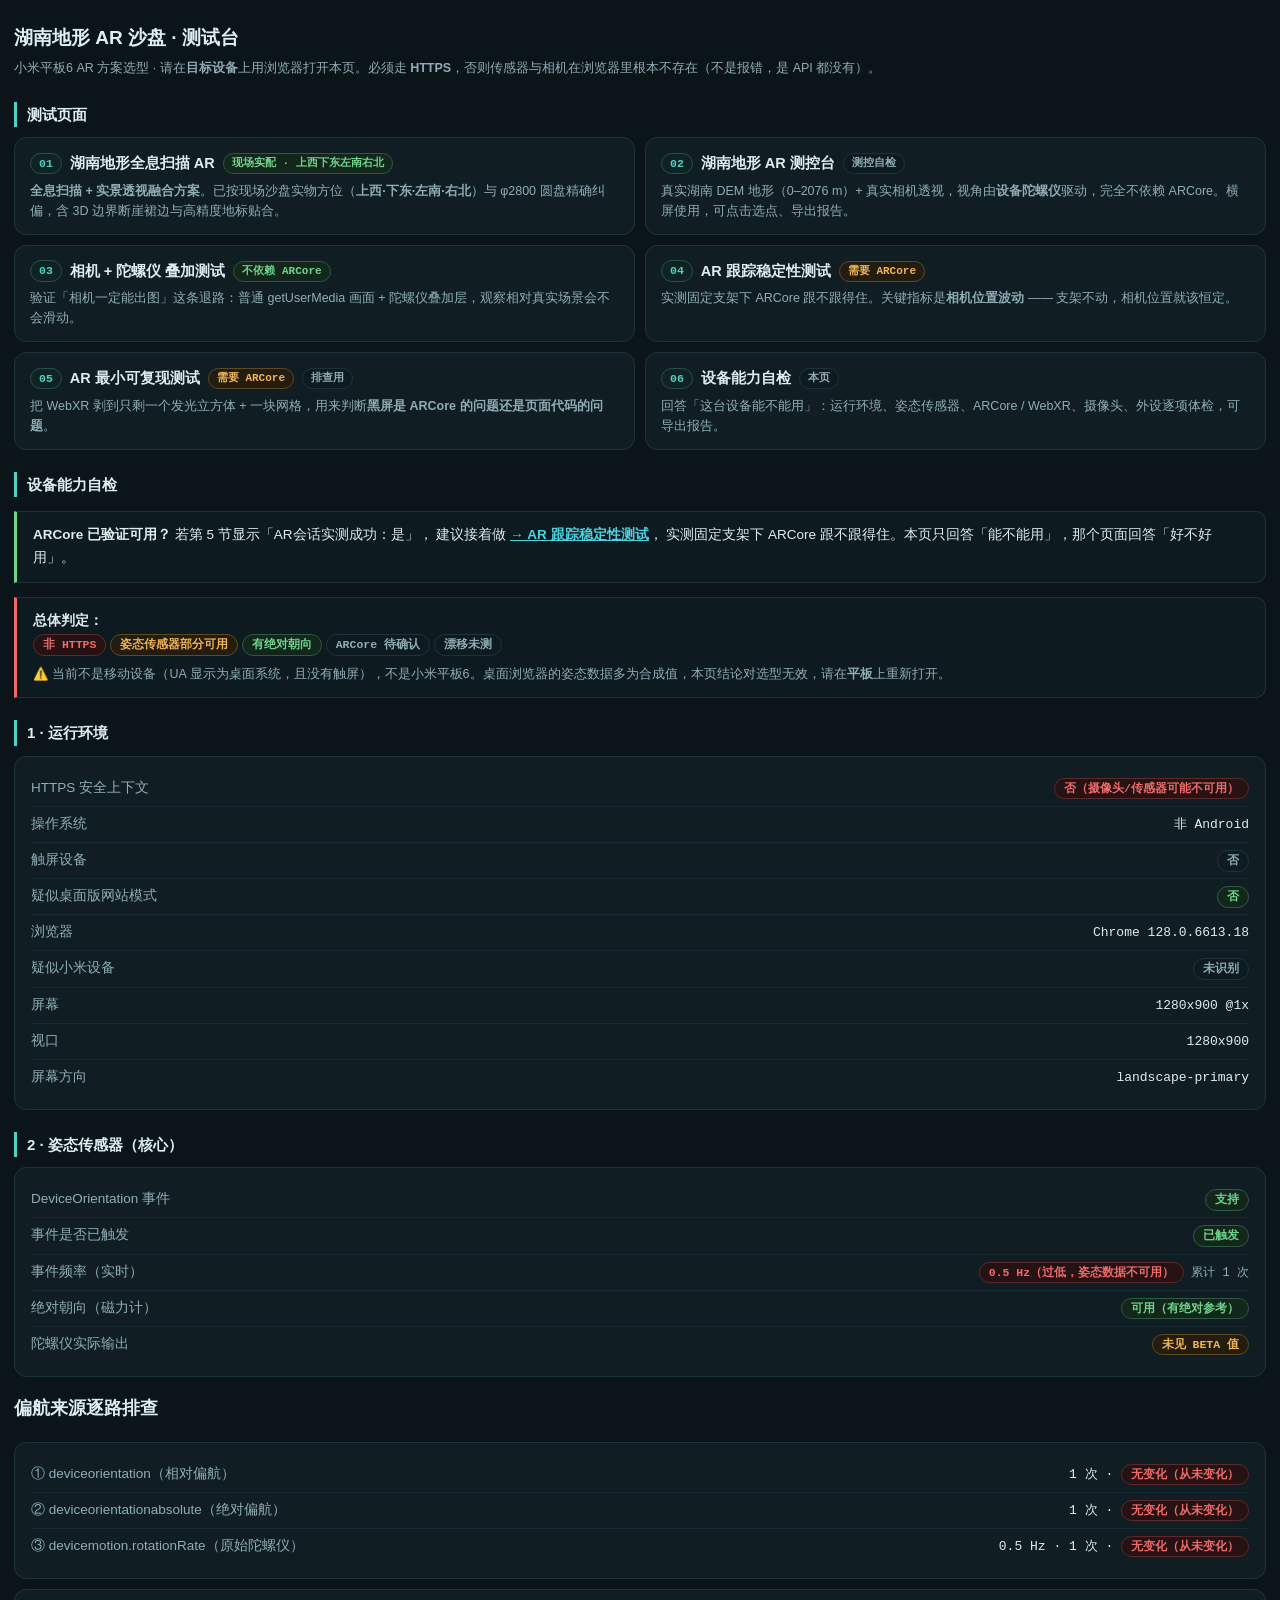
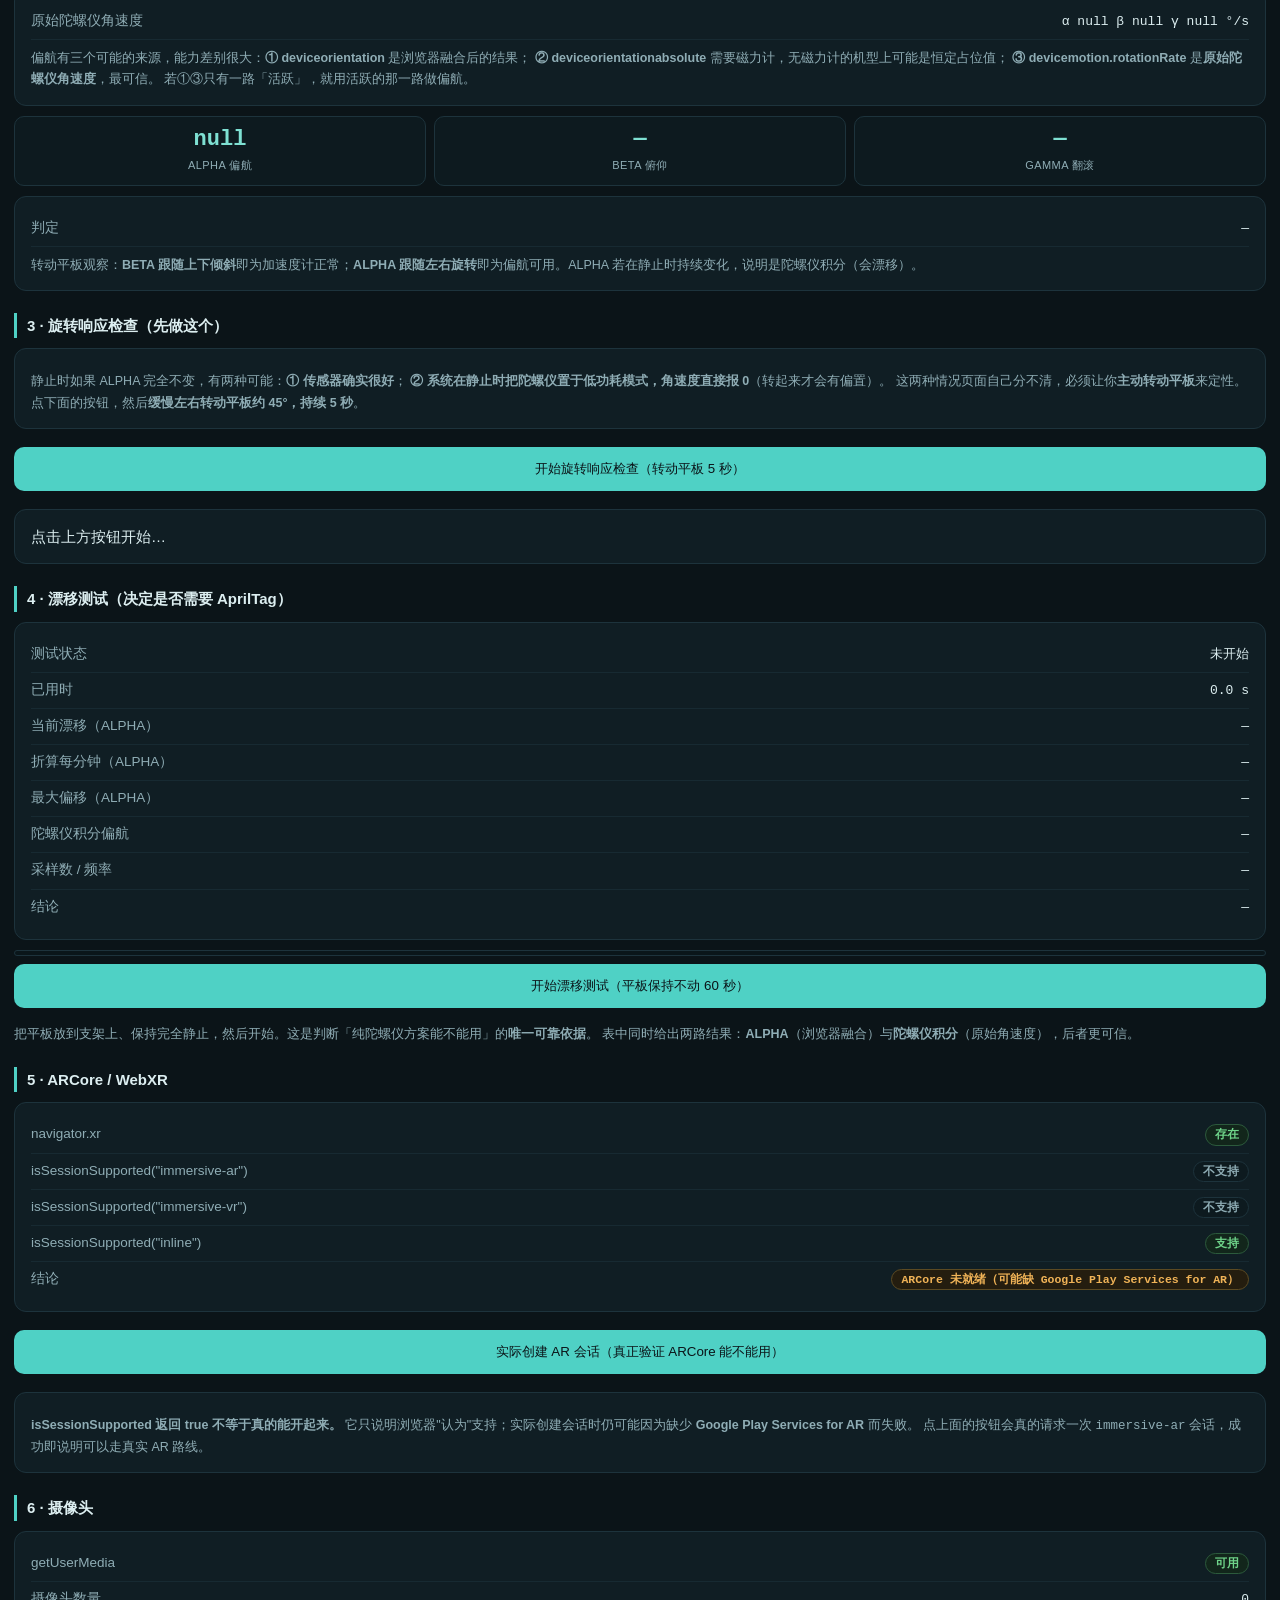
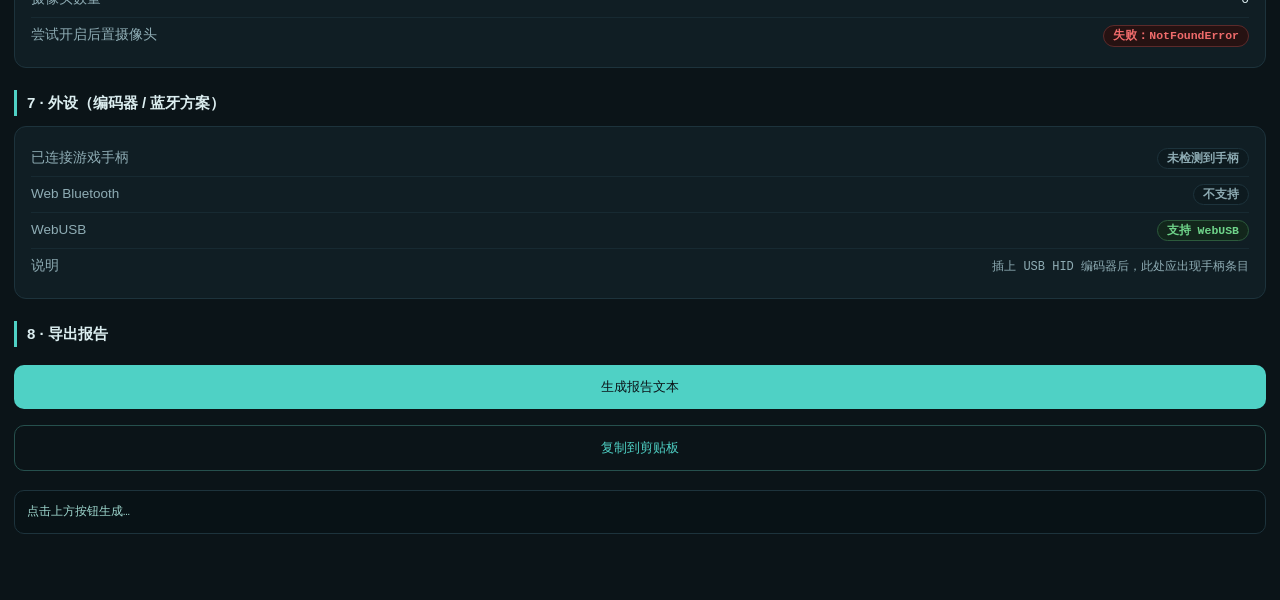
==== commit df30fc63: "feat(ar): calibrate terrain orientation (west-up, east-down, south-left, north-right), add 3d bounda" ====
--- a/device-check/public/index.html
+++ b/device-check/public/index.html
@@ -79,24 +79,28 @@
 
 <h2>测试页面</h2>
 <div class="nav">
+  <a class="navcard" href="./ar-holo-demo.html?v=20261015-rot90cw">
+    <div class="t"><span class="n">01</span>湖南地形全息扫描 AR<span class="tag tag-main">现场实配 · 上西下东左南右北</span></div>
+    <div class="d"><b>全息扫描 + 实景透视融合方案</b>。已按现场沙盘实物方位（<b>上西·下东·左南·右北</b>）与 φ2800 圆盘精确纠偏，含 3D 边界断崖裙边与高精度地标贴合。</div>
+  </a>
   <a class="navcard" href="./ar-gyro-demo.html">
-    <div class="t"><span class="n">01</span>湖南地形 AR 沙盘<span class="tag tag-main">主力方案</span></div>
+    <div class="t"><span class="n">02</span>湖南地形 AR 测控台<span class="tag tag-debug">测控自检</span></div>
     <div class="d">真实湖南 DEM 地形（0–2076 m）+ 真实相机透视，视角由<b>设备陀螺仪</b>驱动，完全不依赖 ARCore。横屏使用，可点击选点、导出报告。</div>
   </a>
   <a class="navcard" href="./ar-camera.html">
-    <div class="t"><span class="n">02</span>相机 + 陀螺仪 叠加测试<span class="tag tag-main">不依赖 ARCore</span></div>
+    <div class="t"><span class="n">03</span>相机 + 陀螺仪 叠加测试<span class="tag tag-main">不依赖 ARCore</span></div>
     <div class="d">验证「相机一定能出图」这条退路：普通 getUserMedia 画面 + 陀螺仪叠加层，观察相对真实场景会不会滑动。</div>
   </a>
   <a class="navcard" href="./ar.html">
-    <div class="t"><span class="n">03</span>AR 跟踪稳定性测试<span class="tag tag-arcore">需要 ARCore</span></div>
+    <div class="t"><span class="n">04</span>AR 跟踪稳定性测试<span class="tag tag-arcore">需要 ARCore</span></div>
     <div class="d">实测固定支架下 ARCore 跟不跟得住。关键指标是<b>相机位置波动</b> —— 支架不动，相机位置就该恒定。</div>
   </a>
   <a class="navcard" href="./ar-min.html">
-    <div class="t"><span class="n">04</span>AR 最小可复现测试<span class="tag tag-arcore">需要 ARCore</span><span class="tag tag-debug">排查用</span></div>
+    <div class="t"><span class="n">05</span>AR 最小可复现测试<span class="tag tag-arcore">需要 ARCore</span><span class="tag tag-debug">排查用</span></div>
     <div class="d">把 WebXR 剥到只剩一个发光立方体 + 一块网格，用来判断<b>黑屏是 ARCore 的问题还是页面代码的问题</b>。</div>
   </a>
   <a class="navcard" href="./index.html">
-    <div class="t"><span class="n">05</span>设备能力自检<span class="tag tag-debug">本页</span></div>
+    <div class="t"><span class="n">06</span>设备能力自检<span class="tag tag-debug">本页</span></div>
     <div class="d">回答「这台设备能不能用」：运行环境、姿态传感器、ARCore / WebXR、摄像头、外设逐项体检，可导出报告。</div>
   </a>
 </div>
